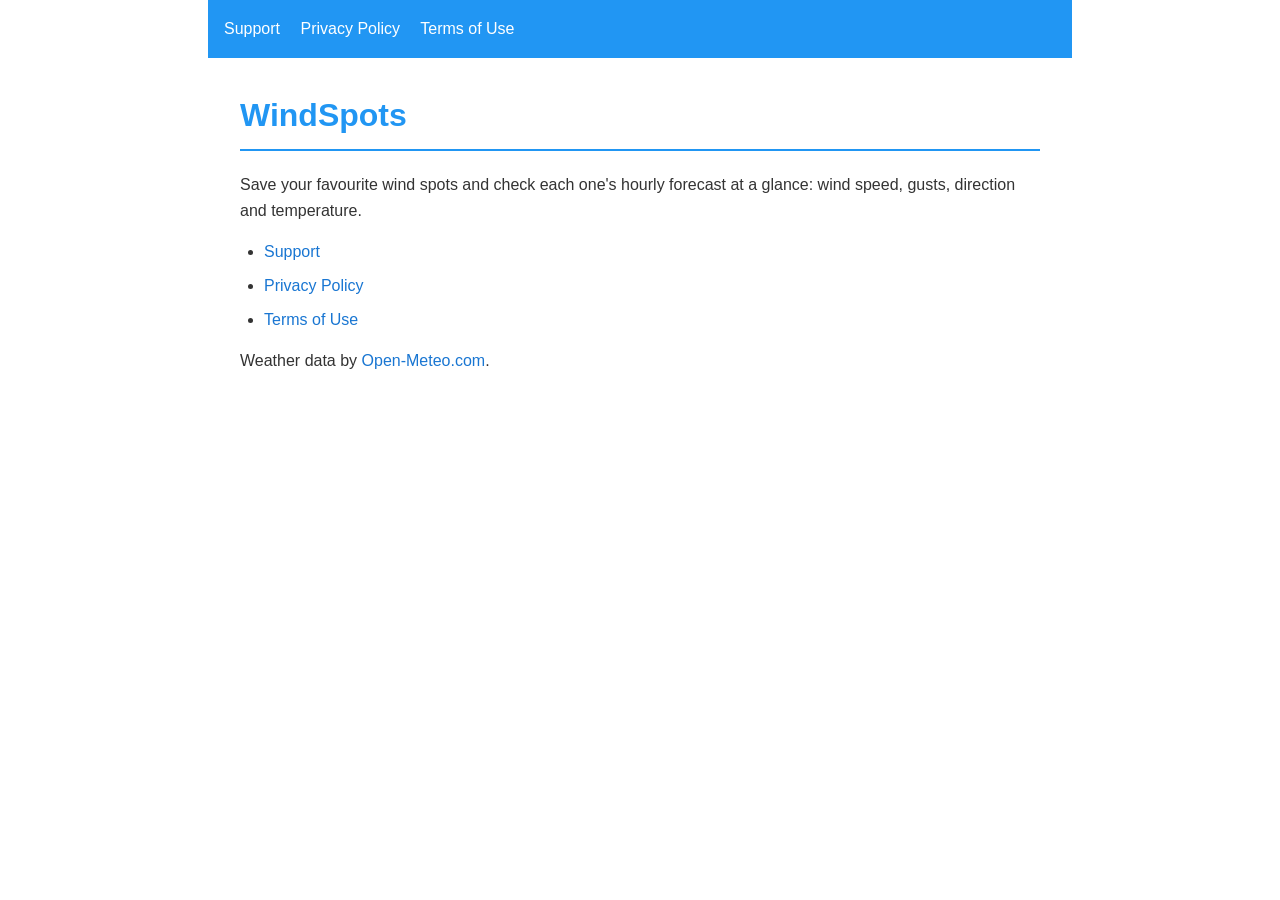
==== docs/index.html @ 0e430476 "WindSpots public pages: support, privacy policy and terms of use Co-Authored-By: Claude Opus 5.5 <no" ====
<!DOCTYPE html>
<html lang="en">
<head>
    <meta charset="UTF-8">
    <meta name="viewport" content="width=device-width, initial-scale=1.0">
    <title>WindSpots</title>
    <link rel="stylesheet" href="styles.css">
</head>
<body>
    <nav class="nav">
        <a href="SUPPORT.html">Support</a>
        <a href="PRIVACY.html">Privacy Policy</a>
        <a href="TERMS_OF_USE.html">Terms of Use</a>
    </nav>

    <main>
        <h1>WindSpots</h1>
        <p>Save your favourite wind spots and check each one's hourly forecast at a glance: wind speed, gusts, direction and temperature.</p>
        <ul>
            <li><a href="SUPPORT.html">Support</a></li>
            <li><a href="PRIVACY.html">Privacy Policy</a></li>
            <li><a href="TERMS_OF_USE.html">Terms of Use</a></li>
        </ul>
        <p>Weather data by <a href="https://open-meteo.com">Open-Meteo.com</a>.</p>
    </main>
</body>
</html>
---- docs/styles.css ----
/* Modern Documentation Style */
:root {
    --primary-color: #2196F3;
    --text-color: #333;
    --background-color: #fff;
    --secondary-background: #f5f5f5;
    --border-color: #e0e0e0;
    --link-color: #1976D2;
    --code-background: #f8f9fa;
}

body {
    font-family: -apple-system, BlinkMacSystemFont, 'Segoe UI', Roboto, Oxygen, Ubuntu, Cantarell, 'Open Sans', 'Helvetica Neue', sans-serif;
    line-height: 1.6;
    color: var(--text-color);
    max-width: 800px;
    margin: 0 auto;
    padding: 2rem;
    background-color: var(--background-color);
}

h1 {
    color: var(--primary-color);
    border-bottom: 2px solid var(--primary-color);
    padding-bottom: 0.5rem;
    margin-top: 2rem;
}

h2 {
    color: var(--primary-color);
    margin-top: 2rem;
    padding-bottom: 0.3rem;
    border-bottom: 1px solid var(--border-color);
}

h3 {
    color: var(--text-color);
    margin-top: 1.5rem;
}

h4 {
    color: var(--text-color);
    margin-top: 1.2rem;
}

a {
    color: var(--link-color);
    text-decoration: none;
    transition: color 0.2s ease;
}

a:hover {
    color: var(--primary-color);
    text-decoration: underline;
}

ul, ol {
    padding-left: 1.5rem;
}

li {
    margin: 0.5rem 0;
}

code {
    background-color: var(--code-background);
    padding: 0.2rem 0.4rem;
    border-radius: 3px;
    font-family: 'SFMono-Regular', Consolas, 'Liberation Mono', Menlo, Courier, monospace;
    font-size: 0.9em;
}

pre {
    background-color: var(--code-background);
    padding: 1rem;
    border-radius: 5px;
    overflow-x: auto;
}

blockquote {
    border-left: 4px solid var(--primary-color);
    margin: 1rem 0;
    padding: 0.5rem 1rem;
    background-color: var(--secondary-background);
}

/* Navigation */
.nav {
    background-color: var(--primary-color);
    padding: 1rem;
    margin: -2rem -2rem 2rem -2rem;
}

.nav a {
    color: white;
    margin-right: 1rem;
    text-decoration: none;
}

.nav a:hover {
    text-decoration: underline;
}

/* Responsive Design */
@media (max-width: 768px) {
    body {
        padding: 1rem;
    }
    
    .nav {
        margin: -1rem -1rem 1rem -1rem;
    }
}

/* Print Styles */
@media print {
    body {
        max-width: none;
        padding: 0;
    }
    
    .nav {
        display: none;
    }
    
    a {
        text-decoration: none;
        color: var(--text-color);
    }
}
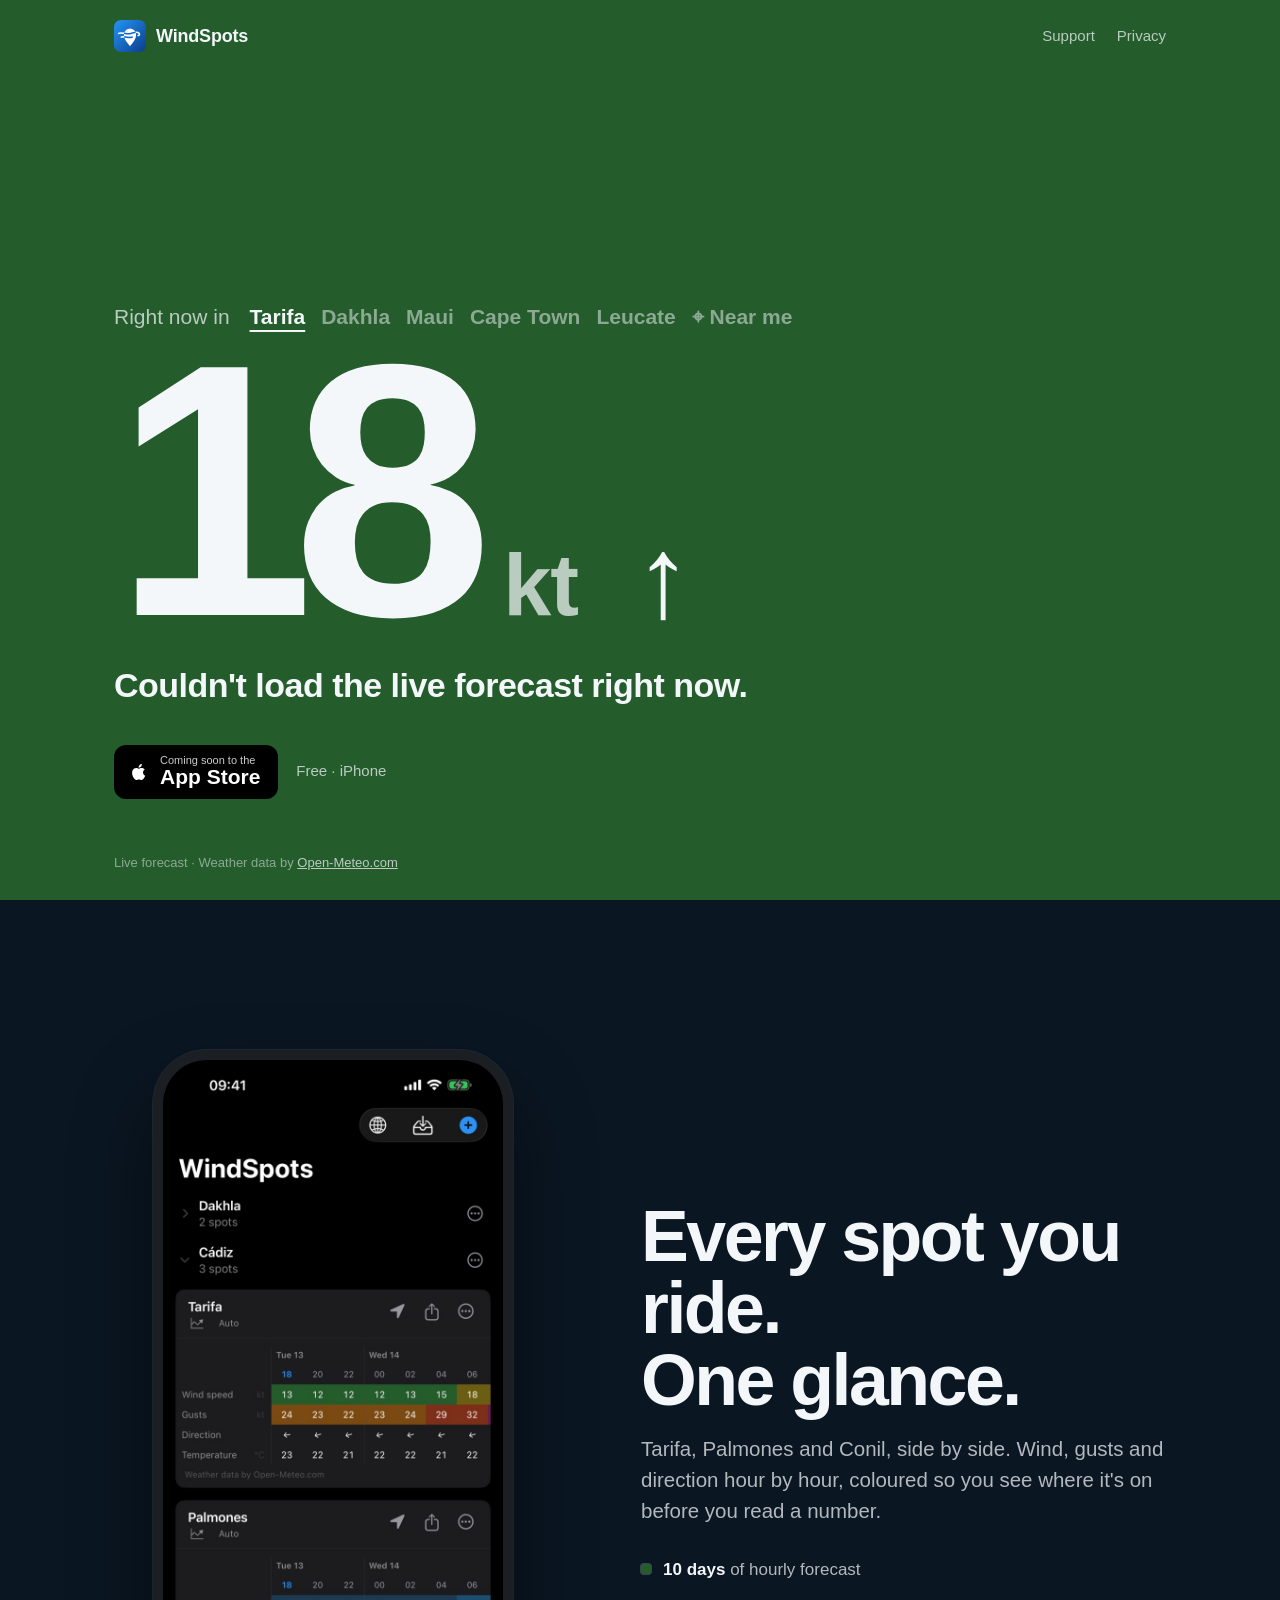
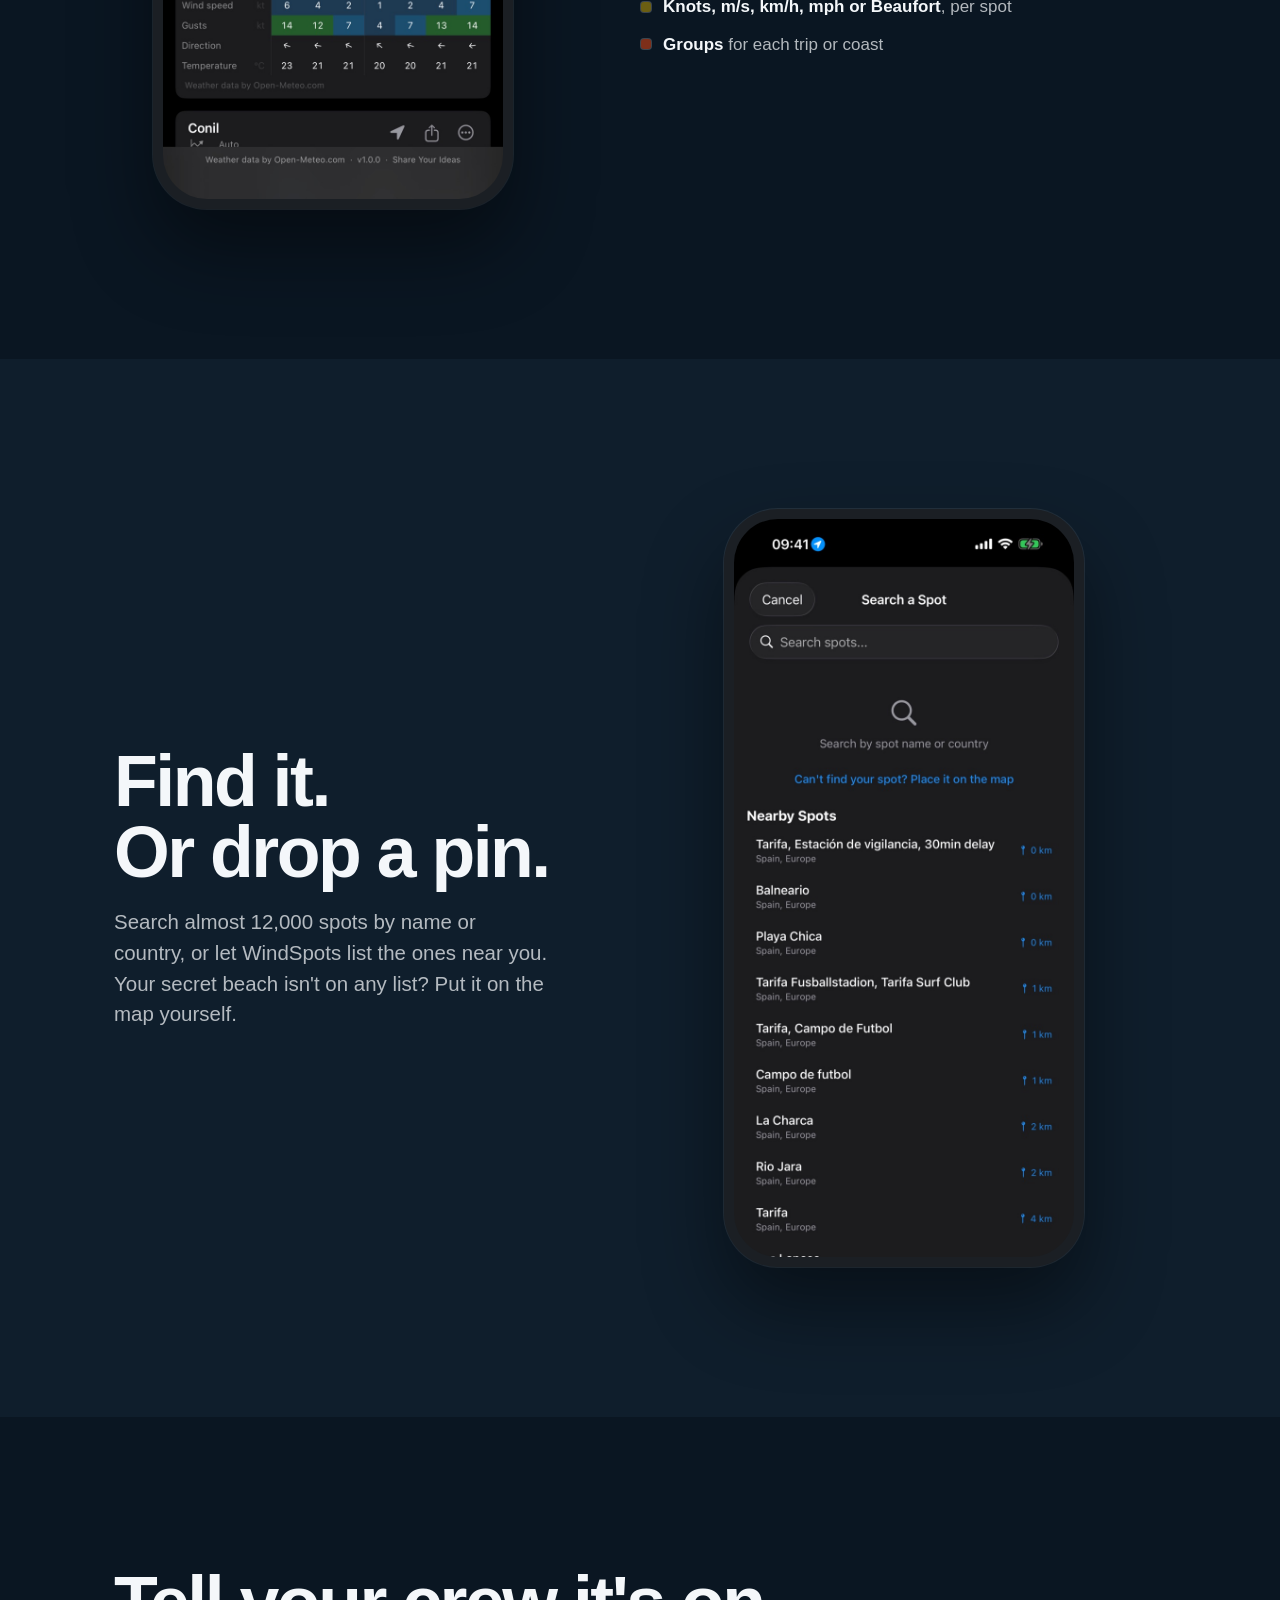
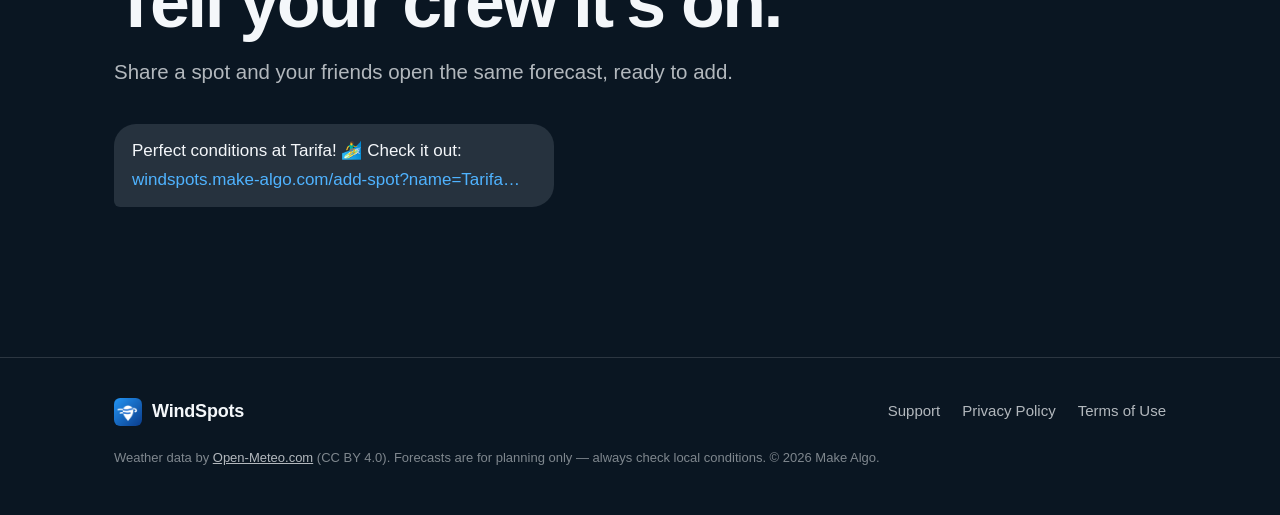
==== commit bcdbbb3c: "Redesign the landing as a live wind reading The hero is the product: the current wind at a famous sp" ====
--- a/docs/index.html
+++ b/docs/index.html
@@ -3,25 +3,124 @@
 <head>
     <meta charset="UTF-8">
     <meta name="viewport" content="width=device-width, initial-scale=1.0">
-    <title>WindSpots</title>
-    <link rel="stylesheet" href="styles.css">
+    <title>WindSpots — Is it blowing?</title>
+    <meta name="description" content="WindSpots shows the wind at all your spots at a glance: hourly wind, gusts and direction for every spot you ride.">
+    <meta property="og:title" content="WindSpots — Is it blowing?">
+    <meta property="og:description" content="Hourly wind, gusts and direction for every spot you ride. One glance, every morning.">
+    <meta property="og:image" content="https://windspots.make-algo.com/img/icon.png">
+    <link rel="icon" href="favicon.png">
+    <link rel="apple-touch-icon" href="img/icon.png">
+    <link rel="stylesheet" href="site.css">
 </head>
-<body>
-    <nav class="nav">
-        <a href="SUPPORT.html">Support</a>
-        <a href="PRIVACY.html">Privacy Policy</a>
-        <a href="TERMS_OF_USE.html">Terms of Use</a>
-    </nav>
+<body class="landing">
+    <header class="topbar">
+        <a class="brand" href="/">
+            <img src="img/icon.png" alt="" width="32" height="32">
+            <span>WindSpots</span>
+        </a>
+        <nav class="toplinks" aria-label="Site">
+            <a href="SUPPORT.html">Support</a>
+            <a href="PRIVACY.html">Privacy</a>
+        </nav>
+    </header>
 
     <main>
-        <h1>WindSpots</h1>
-        <p>Save your favourite wind spots and check each one's hourly forecast at a glance: wind speed, gusts, direction and temperature.</p>
-        <ul>
-            <li><a href="SUPPORT.html">Support</a></li>
-            <li><a href="PRIVACY.html">Privacy Policy</a></li>
-            <li><a href="TERMS_OF_USE.html">Terms of Use</a></li>
-        </ul>
-        <p>Weather data by <a href="https://open-meteo.com">Open-Meteo.com</a>.</p>
+        <!-- The hero is a live forecast: the page is the product. -->
+        <section class="now" id="now" data-intensity="moderate" aria-labelledby="now-title">
+            <div class="wrap">
+                <p class="now-where">
+                    <span class="now-label">Right now in</span>
+                    <span class="spot-picker" role="group" aria-label="Choose a spot">
+                        <button type="button" data-spot="tarifa" aria-pressed="true">Tarifa</button>
+                        <button type="button" data-spot="dakhla" aria-pressed="false">Dakhla</button>
+                        <button type="button" data-spot="maui" aria-pressed="false">Maui</button>
+                        <button type="button" data-spot="capetown" aria-pressed="false">Cape Town</button>
+                        <button type="button" data-spot="leucate" aria-pressed="false">Leucate</button>
+                        <button type="button" data-spot="here" aria-pressed="false" class="here">Near me</button>
+                    </span>
+                </p>
+
+                <h1 id="now-title" class="reading" aria-live="polite">
+                    <span class="knots" id="knots">18</span><span class="unit">kt</span>
+                    <span class="arrow" id="arrow" aria-hidden="true">↑</span>
+                </h1>
+                <p class="detail" id="detail">Gusts 25 kt, from the east.</p>
+                <p class="outlook" id="outlook">Peaks at 28 kt tomorrow at 14:00.</p>
+
+                <div class="cta">
+                    <span class="store-badge" aria-label="Coming soon to the App Store">
+                        <svg viewBox="0 0 24 24" width="22" height="22" aria-hidden="true"><path fill="currentColor" d="M16.37 12.6c-.02-2.2 1.8-3.26 1.88-3.31-1.02-1.5-2.62-1.7-3.19-1.72-1.36-.14-2.65.8-3.34.8-.69 0-1.75-.78-2.88-.76-1.48.02-2.85.86-3.61 2.19-1.54 2.67-.39 6.62 1.11 8.79.73 1.06 1.6 2.25 2.75 2.2 1.1-.04 1.52-.71 2.85-.71 1.33 0 1.71.71 2.88.69 1.19-.02 1.94-1.08 2.67-2.14.84-1.23 1.19-2.42 1.21-2.48-.03-.01-2.32-.89-2.33-3.55zM14.18 6.12c.61-.74 1.02-1.76.91-2.78-.88.04-1.94.59-2.57 1.32-.56.65-1.06 1.69-.93 2.69.98.08 1.98-.5 2.59-1.23z"/></svg>
+                        <span><small>Coming soon to the</small>App Store</span>
+                    </span>
+                    <span class="cta-note">Free · iPhone</span>
+                </div>
+            </div>
+
+            <!-- Next hours, in the same coloured cells the app uses. -->
+            <div class="strip-wrap">
+                <ol class="strip" id="strip" aria-label="Wind forecast for the next hours"></ol>
+            </div>
+            <p class="wrap source">Live forecast · Weather data by <a href="https://open-meteo.com">Open-Meteo.com</a></p>
+        </section>
+
+        <section class="feature" aria-labelledby="f1">
+            <div class="wrap feature-grid">
+                <figure class="phone">
+                    <img src="img/app-home.jpg" width="720" height="1564" loading="lazy"
+                         alt="WindSpots home screen: spots grouped as Dakhla and Cádiz, with hourly wind tables for Tarifa and Palmones">
+                </figure>
+                <div class="feature-copy">
+                    <h2 id="f1">Every spot you ride.<br>One glance.</h2>
+                    <p>Tarifa, Palmones and Conil, side by side. Wind, gusts and direction hour by hour, coloured so you see where it's on before you read a number.</p>
+                    <ul class="facts">
+                        <li><strong>10 days</strong> of hourly forecast</li>
+                        <li><strong>Knots, m/s, km/h, mph or Beaufort</strong>, per spot</li>
+                        <li><strong>Groups</strong> for each trip or coast</li>
+                    </ul>
+                </div>
+            </div>
+        </section>
+
+        <section class="feature alt" aria-labelledby="f2">
+            <div class="wrap feature-grid reverse">
+                <figure class="phone">
+                    <img src="img/app-search.jpg" width="720" height="1564" loading="lazy"
+                         alt="Search screen listing nearby spots around Tarifa with their distance">
+                </figure>
+                <div class="feature-copy">
+                    <h2 id="f2">Find it.<br>Or drop a pin.</h2>
+                    <p>Search almost 12,000 spots by name or country, or let WindSpots list the ones near you. Your secret beach isn't on any list? Put it on the map yourself.</p>
+                </div>
+            </div>
+        </section>
+
+        <section class="feature" aria-labelledby="f3">
+            <div class="wrap share">
+                <h2 id="f3">Tell your crew it's on.</h2>
+                <p>Share a spot and your friends open the same forecast, ready to add.</p>
+                <div class="bubble" role="img" aria-label="Example message: Perfect conditions at Tarifa! Check it out, followed by a WindSpots link">
+                    <p>Perfect conditions at Tarifa! 🏄‍♂️ Check it out:</p>
+                    <p class="link">windspots.make-algo.com/add-spot?name=Tarifa…</p>
+                </div>
+            </div>
+        </section>
     </main>
+
+    <footer class="footer">
+        <div class="wrap footer-row">
+            <a class="brand" href="/">
+                <img src="img/icon.png" alt="" width="28" height="28">
+                <span>WindSpots</span>
+            </a>
+            <nav aria-label="Legal">
+                <a href="SUPPORT.html">Support</a>
+                <a href="PRIVACY.html">Privacy Policy</a>
+                <a href="TERMS_OF_USE.html">Terms of Use</a>
+            </nav>
+        </div>
+        <p class="wrap fine">Weather data by <a href="https://open-meteo.com">Open-Meteo.com</a> (CC BY 4.0). Forecasts are for planning only — always check local conditions. © 2026 Make Algo.</p>
+    </footer>
+
+    <script src="now.js"></script>
 </body>
 </html>
--- a/docs/site.css
+++ b/docs/site.css
@@ -0,0 +1,333 @@
+/* WindSpots — the page takes the colour of the wind. Bucket colours are the app's
+   dark-mode forecast cells (ForecastColors.swift), so the site and the app read the same. */
+:root {
+    --calm: #1E3A52;
+    --light: #1C4E70;
+    --moderate: #245C2C;
+    --fresh: #6B5E12;
+    --strong: #7A4A12;
+    --very-strong: #7E2F1A;
+    --extreme: #6B1F4E;
+
+    --ink: #F4F7FA;
+    --ink-soft: rgba(244, 247, 250, 0.72);
+    --ink-faint: rgba(244, 247, 250, 0.5);
+    --night: #0A1622;
+    --night-2: #0F1E2C;
+    --line: rgba(244, 247, 250, 0.14);
+    --accent: #4FB3FF;
+
+    --gutter: clamp(16px, 5vw, 64px);
+    --max: 1180px;
+    --font: -apple-system, BlinkMacSystemFont, "SF Pro Display", "Segoe UI", Roboto, "Helvetica Neue", Arial, sans-serif;
+}
+
+* { box-sizing: border-box; }
+
+html { -webkit-text-size-adjust: 100%; }
+
+body {
+    margin: 0;
+    background: var(--night);
+    color: var(--ink);
+    font-family: var(--font);
+    line-height: 1.5;
+    -webkit-font-smoothing: antialiased;
+}
+
+a { color: inherit; }
+a:focus-visible, button:focus-visible { outline: 3px solid var(--accent); outline-offset: 3px; }
+
+.wrap {
+    width: 100%;
+    max-width: var(--max);
+    margin: 0 auto;
+    padding: 0 var(--gutter);
+}
+
+/* ---------- Top bar ---------- */
+.topbar {
+    position: absolute;
+    inset: 0 0 auto 0;
+    z-index: 2;
+    display: flex;
+    align-items: center;
+    justify-content: space-between;
+    max-width: var(--max);
+    margin: 0 auto;
+    padding: 20px var(--gutter);
+}
+.brand {
+    display: inline-flex;
+    align-items: center;
+    gap: 10px;
+    text-decoration: none;
+    font-weight: 700;
+    font-size: 18px;
+    letter-spacing: -0.01em;
+}
+.brand img { border-radius: 22%; }
+.toplinks { display: flex; gap: 22px; font-size: 15px; }
+.toplinks a { text-decoration: none; color: var(--ink-soft); }
+.toplinks a:hover { color: var(--ink); }
+
+/* ---------- Hero: live reading ---------- */
+.now {
+    --bucket: var(--moderate);
+    position: relative;
+    min-height: 100vh;
+    min-height: 100svh;
+    display: flex;
+    flex-direction: column;
+    justify-content: flex-end;
+    padding: 110px 0 28px;
+    background: var(--bucket);
+    transition: background-color 900ms ease;
+    overflow: hidden;
+}
+.now[data-intensity="calm"]        { --bucket: var(--calm); }
+.now[data-intensity="light"]       { --bucket: var(--light); }
+.now[data-intensity="moderate"]    { --bucket: var(--moderate); }
+.now[data-intensity="fresh"]       { --bucket: var(--fresh); }
+.now[data-intensity="strong"]      { --bucket: var(--strong); }
+.now[data-intensity="veryStrong"]  { --bucket: var(--very-strong); }
+.now[data-intensity="extreme"]     { --bucket: var(--extreme); }
+
+.now-where {
+    display: flex;
+    flex-wrap: wrap;
+    align-items: baseline;
+    gap: 6px 14px;
+    margin: 0 0 8px;
+    font-size: clamp(17px, 2vw, 21px);
+}
+.now-label { color: var(--ink-soft); }
+.spot-picker { display: inline-flex; flex-wrap: wrap; gap: 4px 4px; }
+.spot-picker button {
+    font: inherit;
+    font-weight: 600;
+    color: var(--ink-faint);
+    background: none;
+    border: 0;
+    padding: 2px 6px;
+    border-radius: 6px;
+    cursor: pointer;
+}
+.spot-picker button:hover { color: var(--ink); }
+.spot-picker button[aria-pressed="true"] {
+    color: var(--ink);
+    text-decoration: underline;
+    text-decoration-thickness: 2px;
+    text-underline-offset: 6px;
+}
+.spot-picker .here::before { content: "⌖ "; }
+
+.reading {
+    display: flex;
+    align-items: flex-end;
+    gap: 0.06em;
+    margin: 0;
+    font-size: clamp(132px, 30vw, 360px);
+    font-weight: 800;
+    line-height: 0.82;
+    letter-spacing: -0.06em;
+    font-variant-numeric: tabular-nums;
+}
+.reading .unit {
+    font-size: 0.24em;
+    font-weight: 700;
+    letter-spacing: -0.01em;
+    margin: 0 0 0.2em 0.12em;
+    color: var(--ink-soft);
+}
+.reading .arrow {
+    display: inline-block;
+    font-size: 0.32em;
+    margin: 0 0 0.12em 0.3em;
+    transition: transform 900ms cubic-bezier(.2,.8,.2,1);
+}
+
+.detail {
+    margin: 22px 0 0;
+    font-size: clamp(22px, 3vw, 34px);
+    font-weight: 600;
+    letter-spacing: -0.015em;
+}
+.outlook {
+    margin: 6px 0 0;
+    font-size: clamp(17px, 2vw, 22px);
+    color: var(--ink-soft);
+}
+
+.cta {
+    display: flex;
+    align-items: center;
+    flex-wrap: wrap;
+    gap: 14px 18px;
+    margin: 34px 0 40px;
+}
+.store-badge {
+    display: inline-flex;
+    align-items: center;
+    gap: 10px;
+    padding: 10px 18px 10px 14px;
+    border-radius: 12px;
+    background: #000;
+    color: #fff;
+    font-size: 21px;
+    font-weight: 600;
+    line-height: 1.05;
+}
+.store-badge small { display: block; font-size: 11px; font-weight: 500; opacity: 0.8; }
+.cta-note { color: var(--ink-soft); font-size: 15px; }
+
+/* The strip: the next hours, cell by cell, like the app's table. */
+.strip-wrap {
+    overflow-x: auto;
+    scrollbar-width: none;
+    -webkit-mask-image: linear-gradient(to right, #000 85%, transparent);
+            mask-image: linear-gradient(to right, #000 85%, transparent);
+}
+.strip-wrap::-webkit-scrollbar { display: none; }
+.strip {
+    display: flex;
+    gap: 3px;
+    list-style: none;
+    margin: 0;
+    padding: 0 var(--gutter);
+    max-width: none;
+}
+@media (min-width: 1180px) {
+    .strip { padding-left: calc((100vw - var(--max)) / 2 + var(--gutter)); }
+}
+.strip li {
+    flex: 0 0 auto;
+    width: 64px;
+    border-radius: 8px;
+    padding: 10px 0 12px;
+    text-align: center;
+    background: rgba(0, 0, 0, 0.22);
+    font-variant-numeric: tabular-nums;
+}
+.strip li[data-intensity="calm"]       { background: var(--calm); }
+.strip li[data-intensity="light"]      { background: var(--light); }
+.strip li[data-intensity="moderate"]   { background: var(--moderate); }
+.strip li[data-intensity="fresh"]      { background: var(--fresh); }
+.strip li[data-intensity="strong"]     { background: var(--strong); }
+.strip li[data-intensity="veryStrong"] { background: var(--very-strong); }
+.strip li[data-intensity="extreme"]    { background: var(--extreme); }
+.strip li { box-shadow: inset 0 0 0 1px rgba(255,255,255,0.08); }
+.strip .h { display: block; font-size: 13px; color: var(--ink-soft); }
+.strip .d { display: block; font-size: 11px; color: var(--ink-faint); height: 15px; text-transform: uppercase; letter-spacing: 0.04em; }
+.strip .w { display: block; font-size: 24px; font-weight: 700; margin-top: 4px; }
+.strip .g { display: block; font-size: 13px; color: var(--ink-soft); }
+.strip .a { display: inline-block; margin-top: 6px; font-size: 15px; }
+
+.source { margin: 14px auto 0; font-size: 13px; color: var(--ink-faint); }
+.source a { color: var(--ink-soft); }
+
+/* ---------- Features ---------- */
+.feature { padding: clamp(72px, 12vw, 150px) 0; background: var(--night); }
+.feature.alt { background: var(--night-2); }
+
+.feature-grid {
+    display: grid;
+    grid-template-columns: minmax(0, 5fr) minmax(0, 6fr);
+    align-items: center;
+    gap: clamp(40px, 7vw, 110px);
+}
+.feature-grid.reverse .phone { order: 2; }
+
+.phone {
+    margin: 0;
+    justify-self: center;
+    width: min(100%, 360px);
+    padding: 10px;
+    border-radius: 54px;
+    background: #1b1f24;
+    box-shadow: 0 0 0 1px rgba(255,255,255,0.08), 0 40px 80px rgba(0,0,0,0.45);
+}
+.phone img {
+    display: block;
+    width: 100%;
+    height: auto;
+    border-radius: 44px;
+}
+
+.feature h2, .share h2 {
+    margin: 0 0 18px;
+    font-size: clamp(38px, 5.6vw, 72px);
+    line-height: 1.0;
+    letter-spacing: -0.035em;
+    font-weight: 800;
+}
+.feature p { font-size: clamp(18px, 1.6vw, 21px); color: var(--ink-soft); max-width: 34em; margin: 0; }
+
+.facts { list-style: none; padding: 0; margin: 30px 0 0; display: grid; gap: 12px; font-size: 17px; color: var(--ink-soft); }
+.facts li { padding-left: 22px; position: relative; }
+.facts li::before {
+    content: "";
+    position: absolute;
+    left: 0; top: 0.45em;
+    width: 10px; height: 10px;
+    border-radius: 3px;
+    background: var(--moderate);
+    box-shadow: 0 0 0 1px rgba(255,255,255,0.2);
+}
+.facts li:nth-child(2)::before { background: var(--fresh); }
+.facts li:nth-child(3)::before { background: var(--very-strong); }
+.facts strong { color: var(--ink); font-weight: 600; }
+
+.share { text-align: left; }
+.bubble {
+    margin-top: 36px;
+    max-width: 440px;
+    padding: 14px 18px;
+    border-radius: 22px 22px 22px 6px;
+    background: #26323e;
+    font-size: 17px;
+}
+.bubble p { color: var(--ink); font-size: 17px; }
+.bubble .link { color: var(--accent); margin-top: 4px; word-break: break-all; }
+
+/* ---------- Footer ---------- */
+.footer { border-top: 1px solid var(--line); padding: 40px 0 48px; background: var(--night); }
+.footer-row { display: flex; flex-wrap: wrap; align-items: center; justify-content: space-between; gap: 18px; }
+.footer nav { display: flex; flex-wrap: wrap; gap: 22px; font-size: 15px; }
+.footer nav a { color: var(--ink-soft); text-decoration: none; }
+.footer nav a:hover { color: var(--ink); }
+.fine { margin-top: 22px; font-size: 13px; color: var(--ink-faint); }
+.fine a { color: var(--ink-soft); }
+
+/* ---------- Document pages (support, privacy, terms) ---------- */
+.doc-head { border-bottom: 1px solid var(--line); }
+.doc-head .topbar { position: static; }
+.doc {
+    max-width: 760px;
+    margin: 0 auto;
+    padding: 56px var(--gutter) 96px;
+    color: var(--ink-soft);
+    font-size: 17px;
+}
+.doc h1 { color: var(--ink); font-size: clamp(34px, 5vw, 52px); letter-spacing: -0.03em; line-height: 1.05; margin: 0 0 12px; }
+.doc h2 { color: var(--ink); font-size: 24px; letter-spacing: -0.01em; margin: 44px 0 10px; }
+.doc h3 { color: var(--ink); font-size: 18px; margin: 26px 0 6px; }
+.doc a { color: var(--accent); }
+.doc li { margin: 6px 0; }
+.doc strong { color: var(--ink); }
+
+/* ---------- Small screens ---------- */
+@media (max-width: 760px) {
+    .toplinks { gap: 16px; }
+    .feature-grid { grid-template-columns: 1fr; }
+    .feature-grid.reverse .phone { order: 0; }
+    .phone { width: min(100%, 300px); border-radius: 46px; }
+    .phone img { border-radius: 37px; }
+    .strip li { width: 56px; }
+}
+
+@media (prefers-reduced-motion: reduce) {
+    .now, .reading .arrow { transition: none; }
+}
+
+.doc .store-badge { color: #fff; }
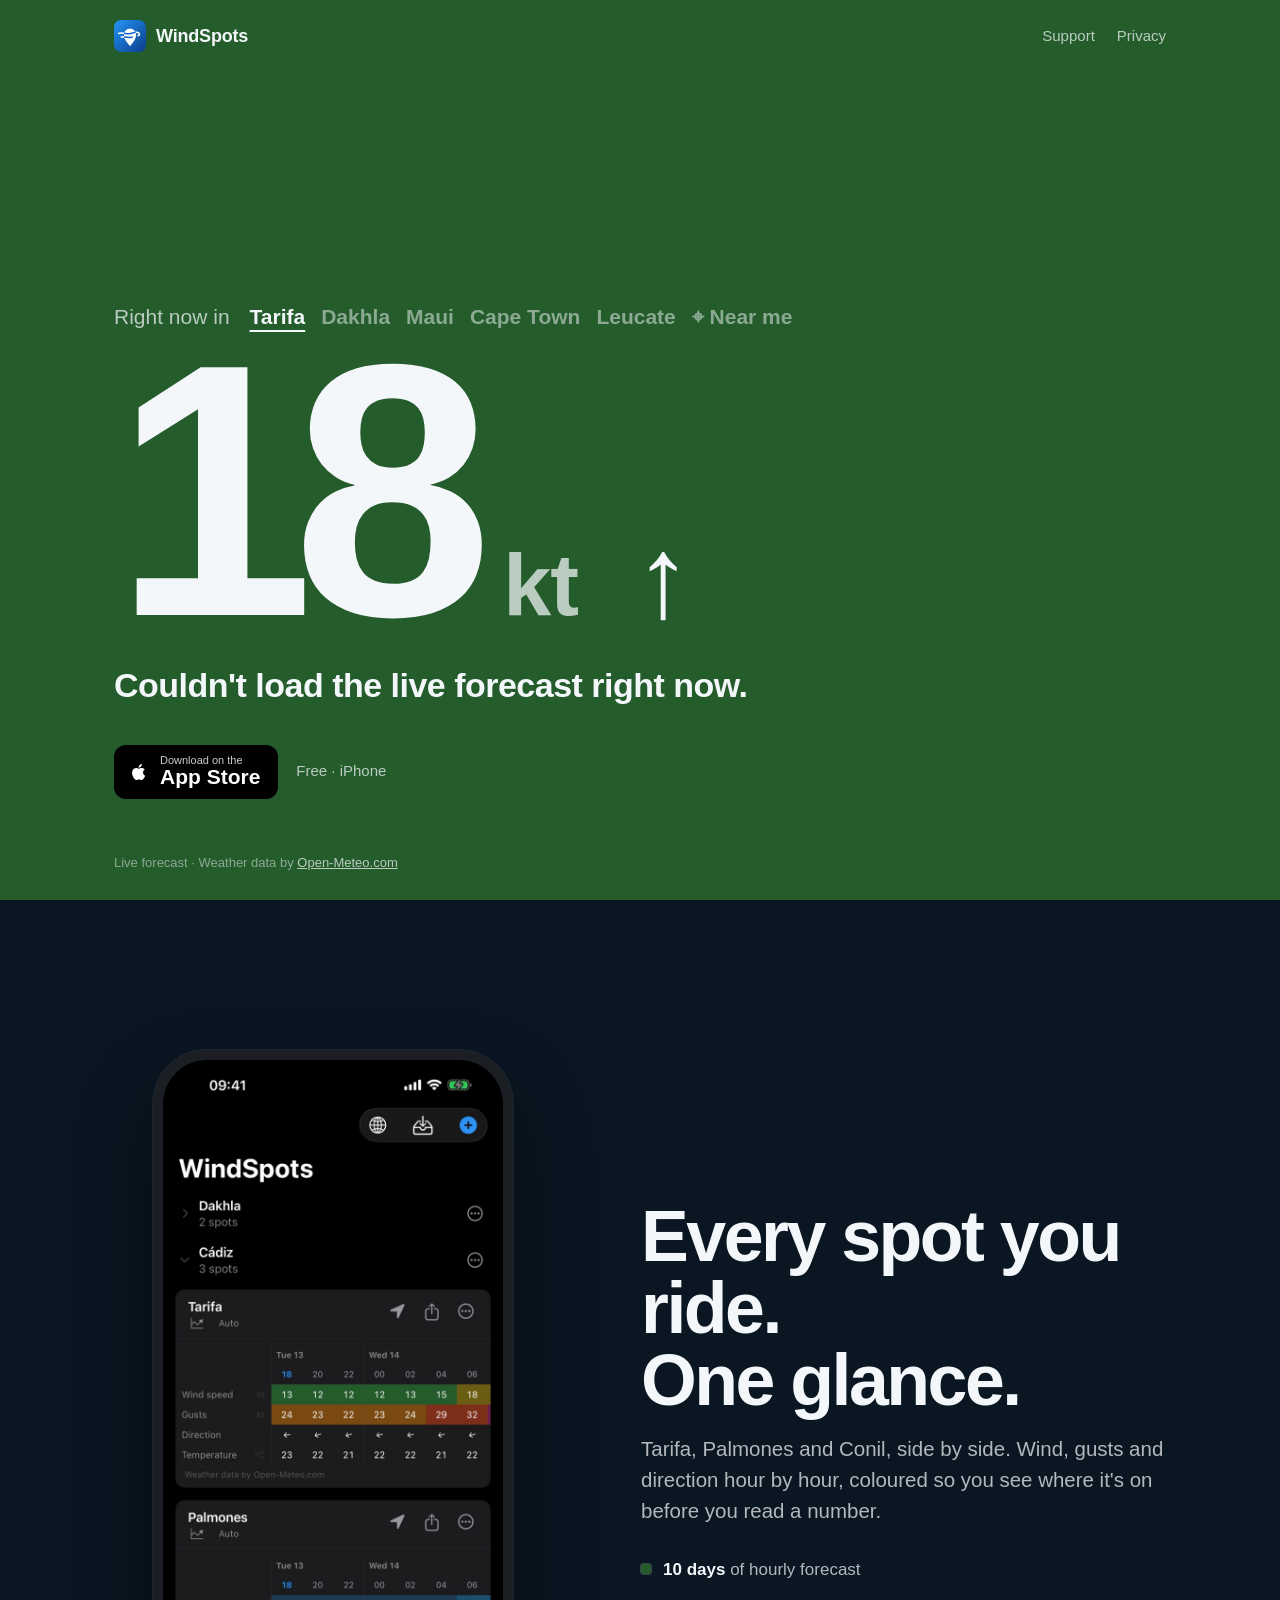
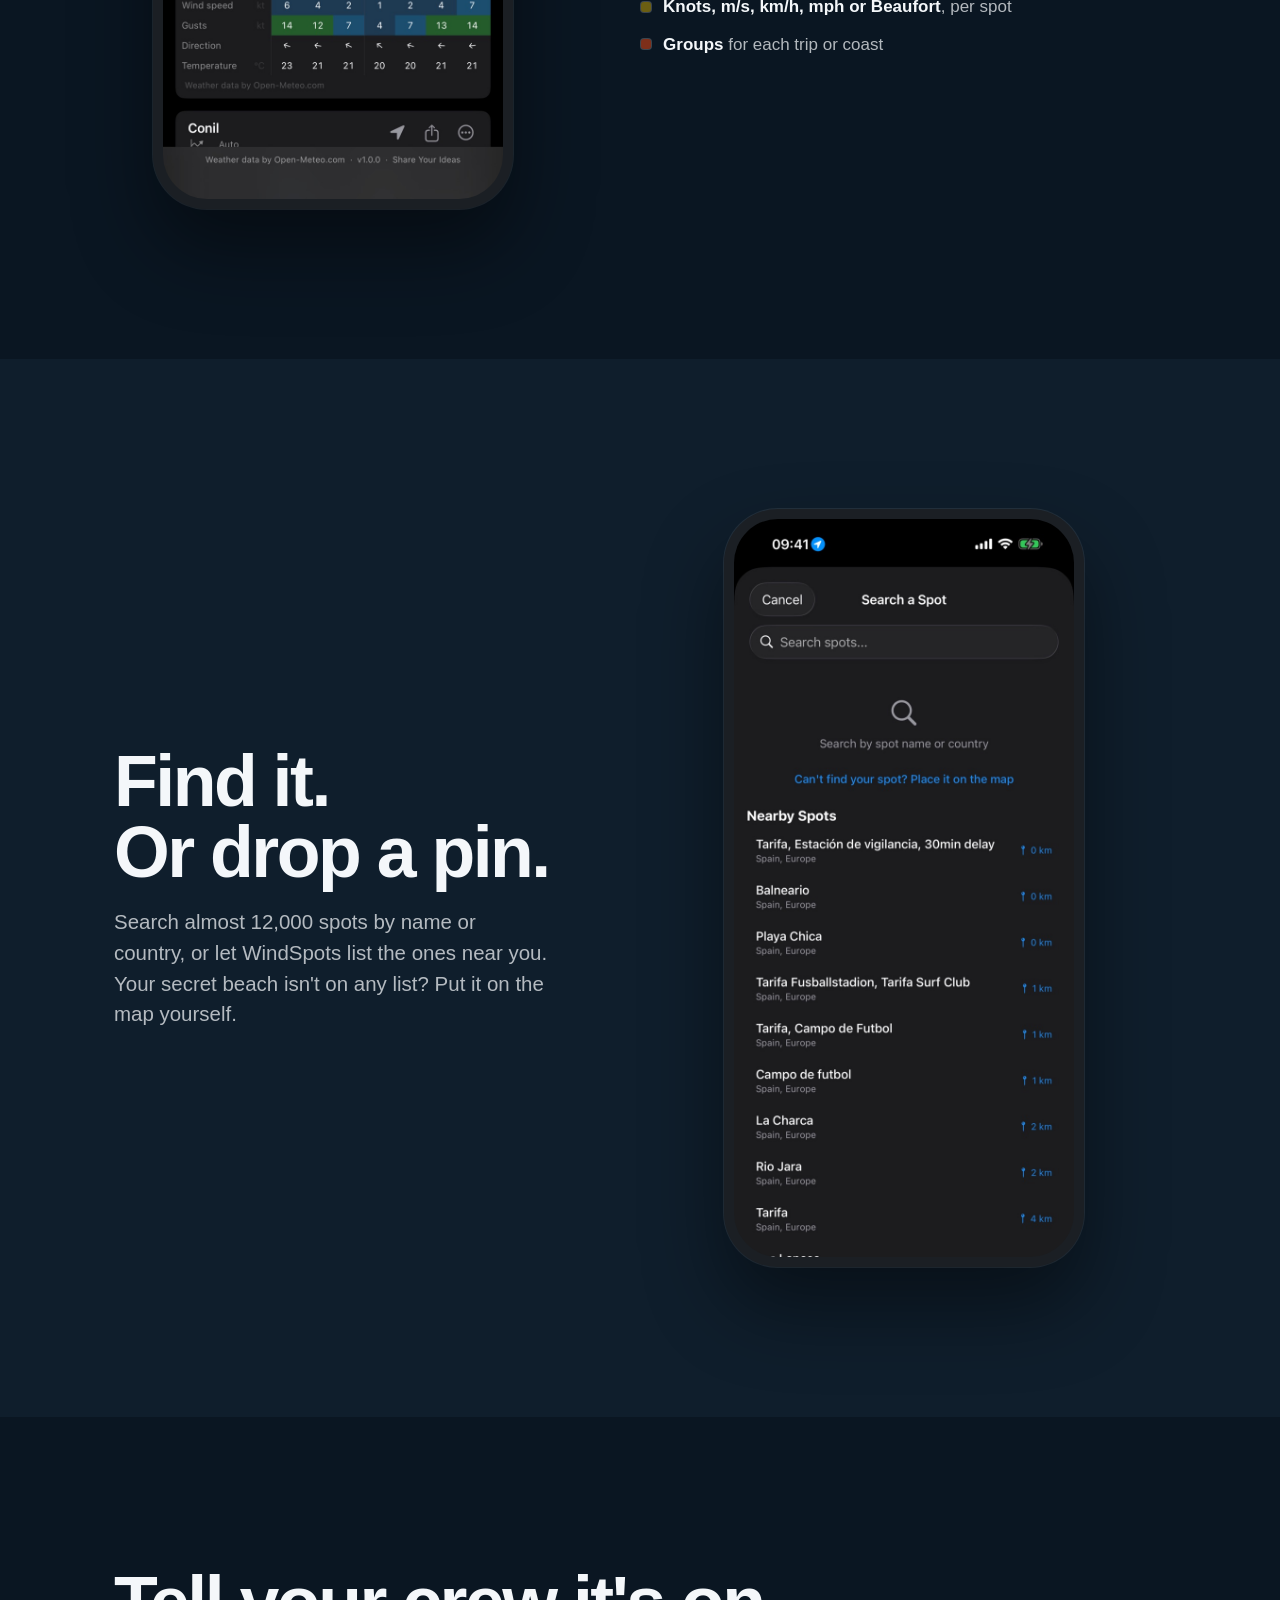
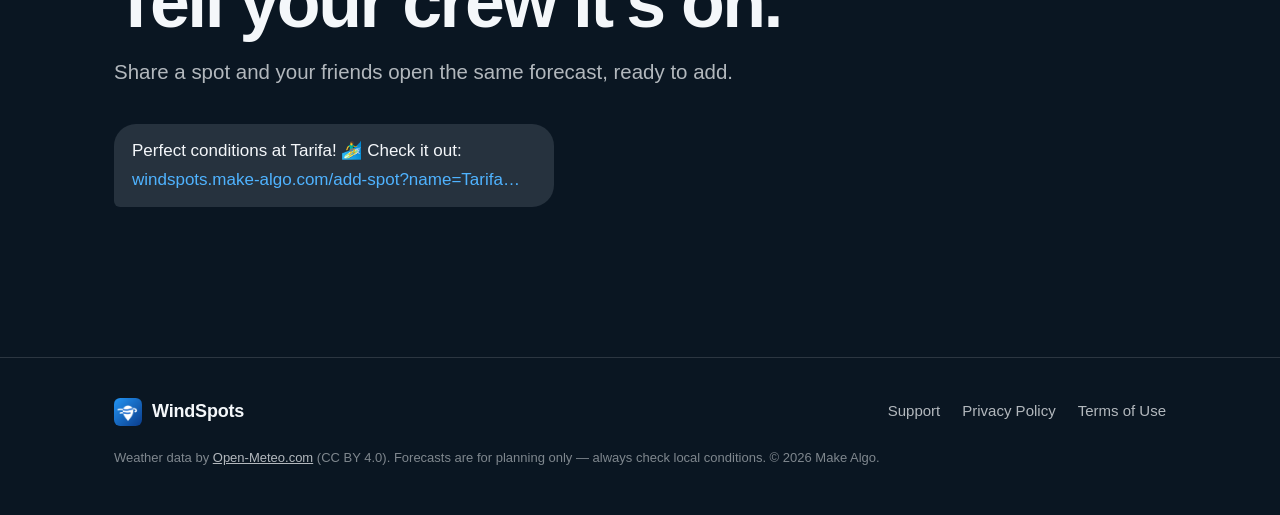
==== commit f78880ec: "Link the App Store listing now that WindSpots is live Replace the 'Coming soon' badge with a real Ap" ====
--- a/docs/index.html
+++ b/docs/index.html
@@ -2,6 +2,7 @@
 <html lang="en">
 <head>
     <meta charset="UTF-8">
+    <meta name="apple-itunes-app" content="app-id=6822319406">
     <meta name="viewport" content="width=device-width, initial-scale=1.0">
     <title>WindSpots — Is it blowing?</title>
     <meta name="description" content="WindSpots shows the wind at all your spots at a glance: hourly wind, gusts and direction for every spot you ride.">
@@ -48,10 +49,10 @@
                 <p class="outlook" id="outlook">Peaks at 28 kt tomorrow at 14:00.</p>
 
                 <div class="cta">
-                    <span class="store-badge" aria-label="Coming soon to the App Store">
+                    <a class="store-badge" href="https://apps.apple.com/app/id6822319406" aria-label="Download on the App Store">
                         <svg viewBox="0 0 24 24" width="22" height="22" aria-hidden="true"><path fill="currentColor" d="M16.37 12.6c-.02-2.2 1.8-3.26 1.88-3.31-1.02-1.5-2.62-1.7-3.19-1.72-1.36-.14-2.65.8-3.34.8-.69 0-1.75-.78-2.88-.76-1.48.02-2.85.86-3.61 2.19-1.54 2.67-.39 6.62 1.11 8.79.73 1.06 1.6 2.25 2.75 2.2 1.1-.04 1.52-.71 2.85-.71 1.33 0 1.71.71 2.88.69 1.19-.02 1.94-1.08 2.67-2.14.84-1.23 1.19-2.42 1.21-2.48-.03-.01-2.32-.89-2.33-3.55zM14.18 6.12c.61-.74 1.02-1.76.91-2.78-.88.04-1.94.59-2.57 1.32-.56.65-1.06 1.69-.93 2.69.98.08 1.98-.5 2.59-1.23z"/></svg>
-                        <span><small>Coming soon to the</small>App Store</span>
-                    </span>
+                        <span><small>Download on the</small>App Store</span>
+                    </a>
                     <span class="cta-note">Free · iPhone</span>
                 </div>
             </div>
--- a/docs/site.css
+++ b/docs/site.css
@@ -178,6 +178,7 @@
     font-weight: 600;
     line-height: 1.05;
 }
+a.store-badge { color: #fff; text-decoration: none; }
 .store-badge small { display: block; font-size: 11px; font-weight: 500; opacity: 0.8; }
 .cta-note { color: var(--ink-soft); font-size: 15px; }
 
